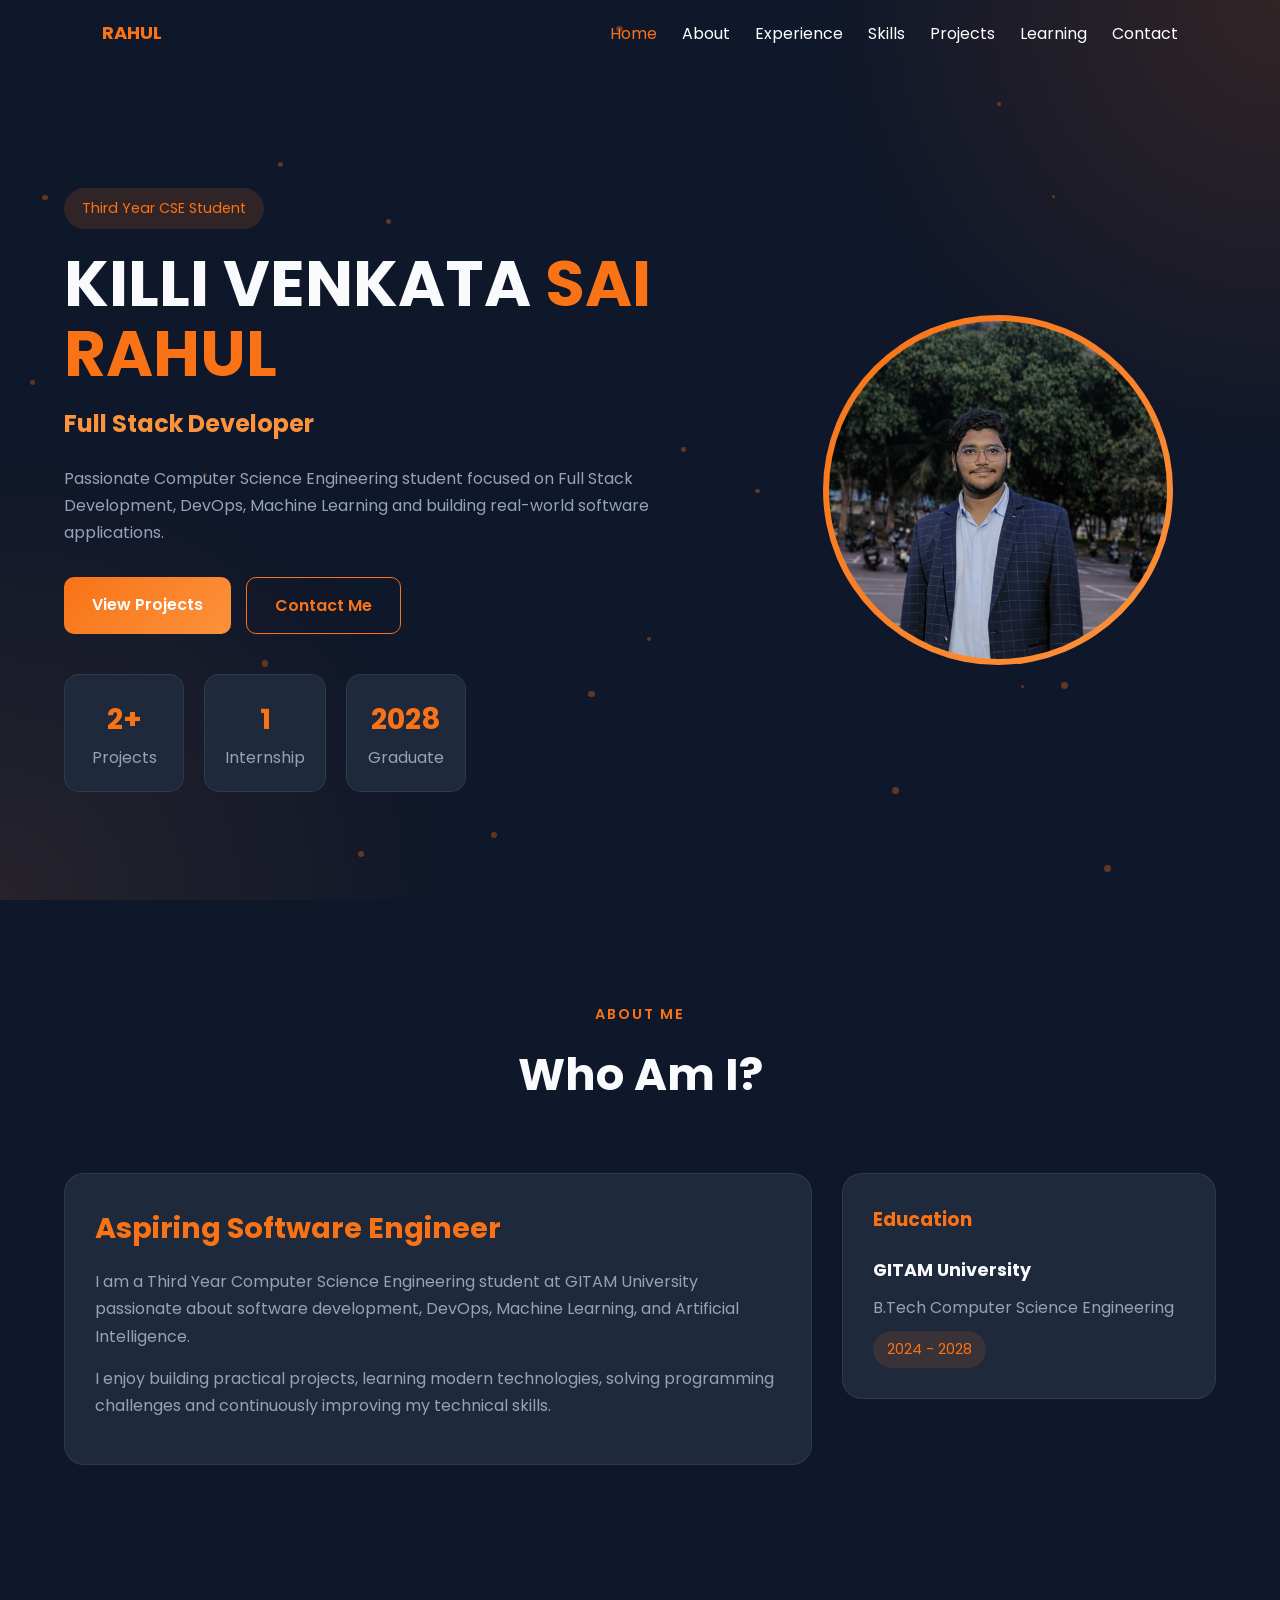
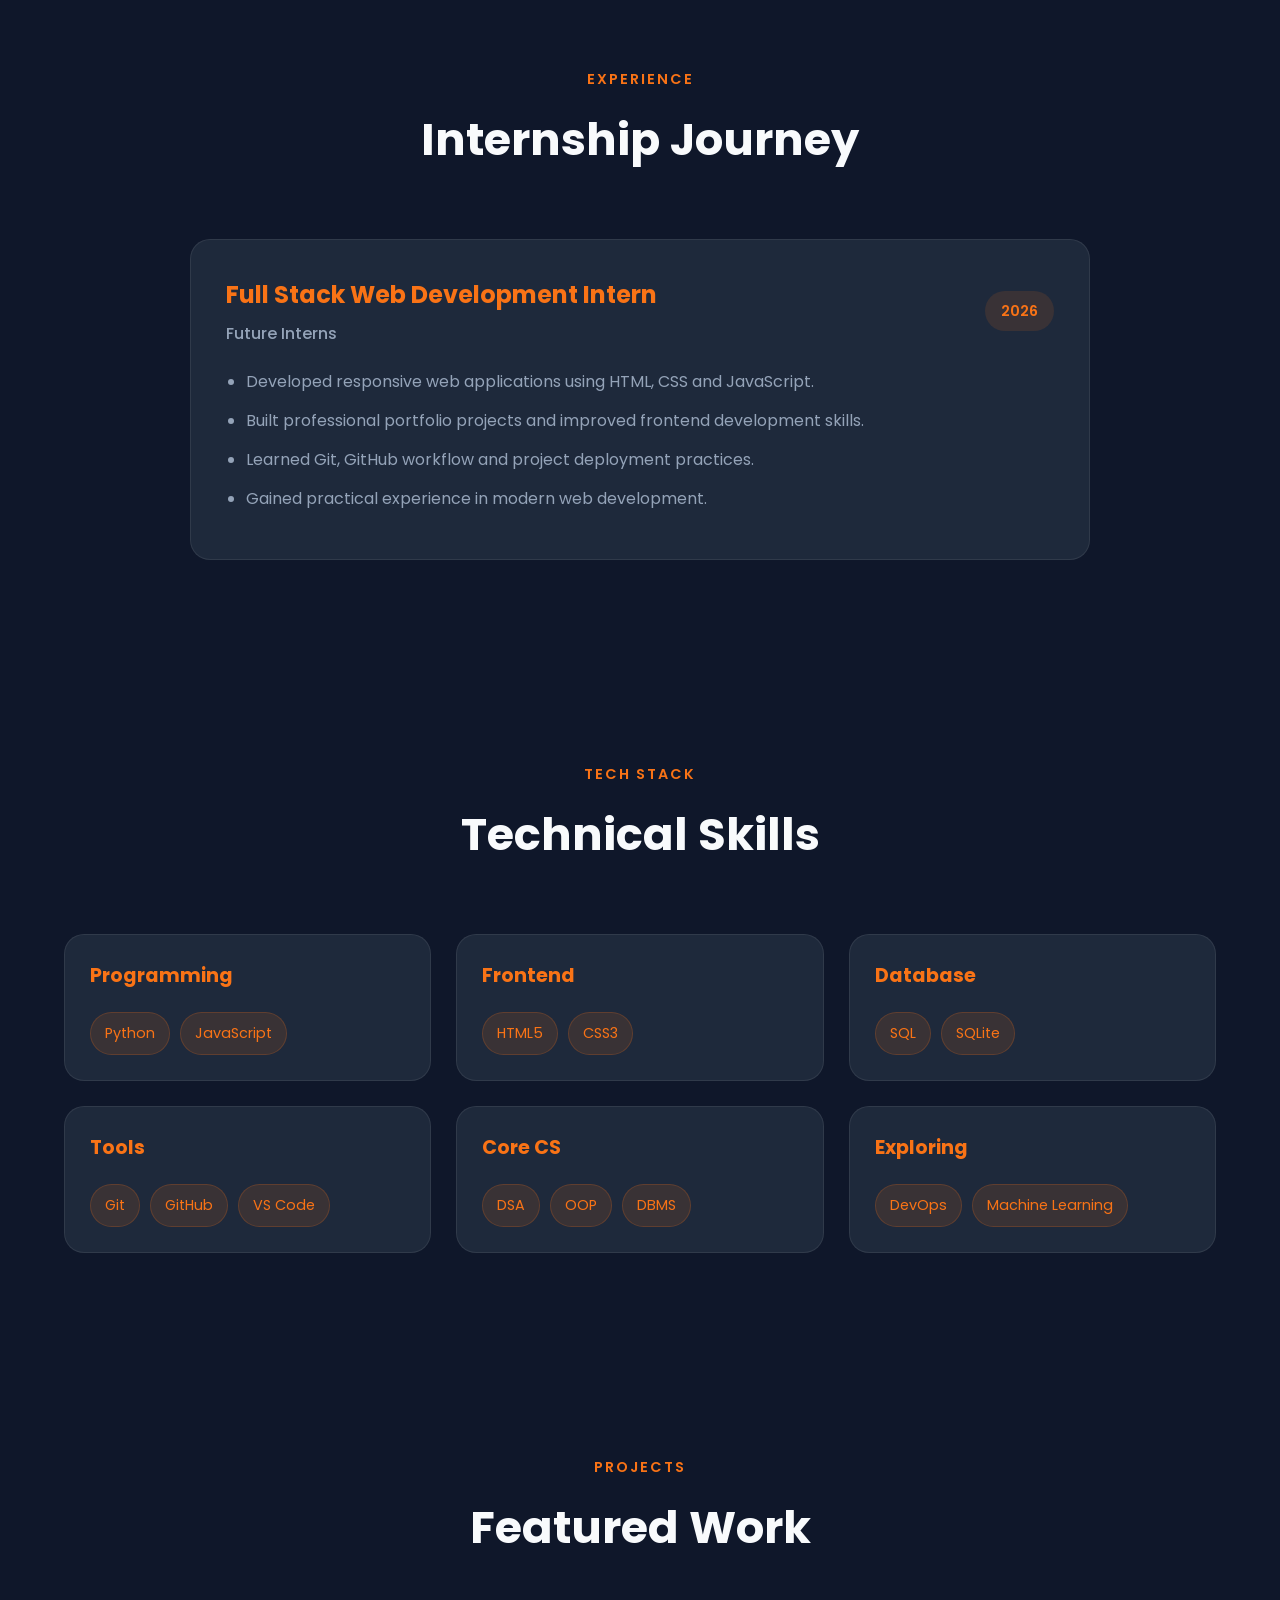
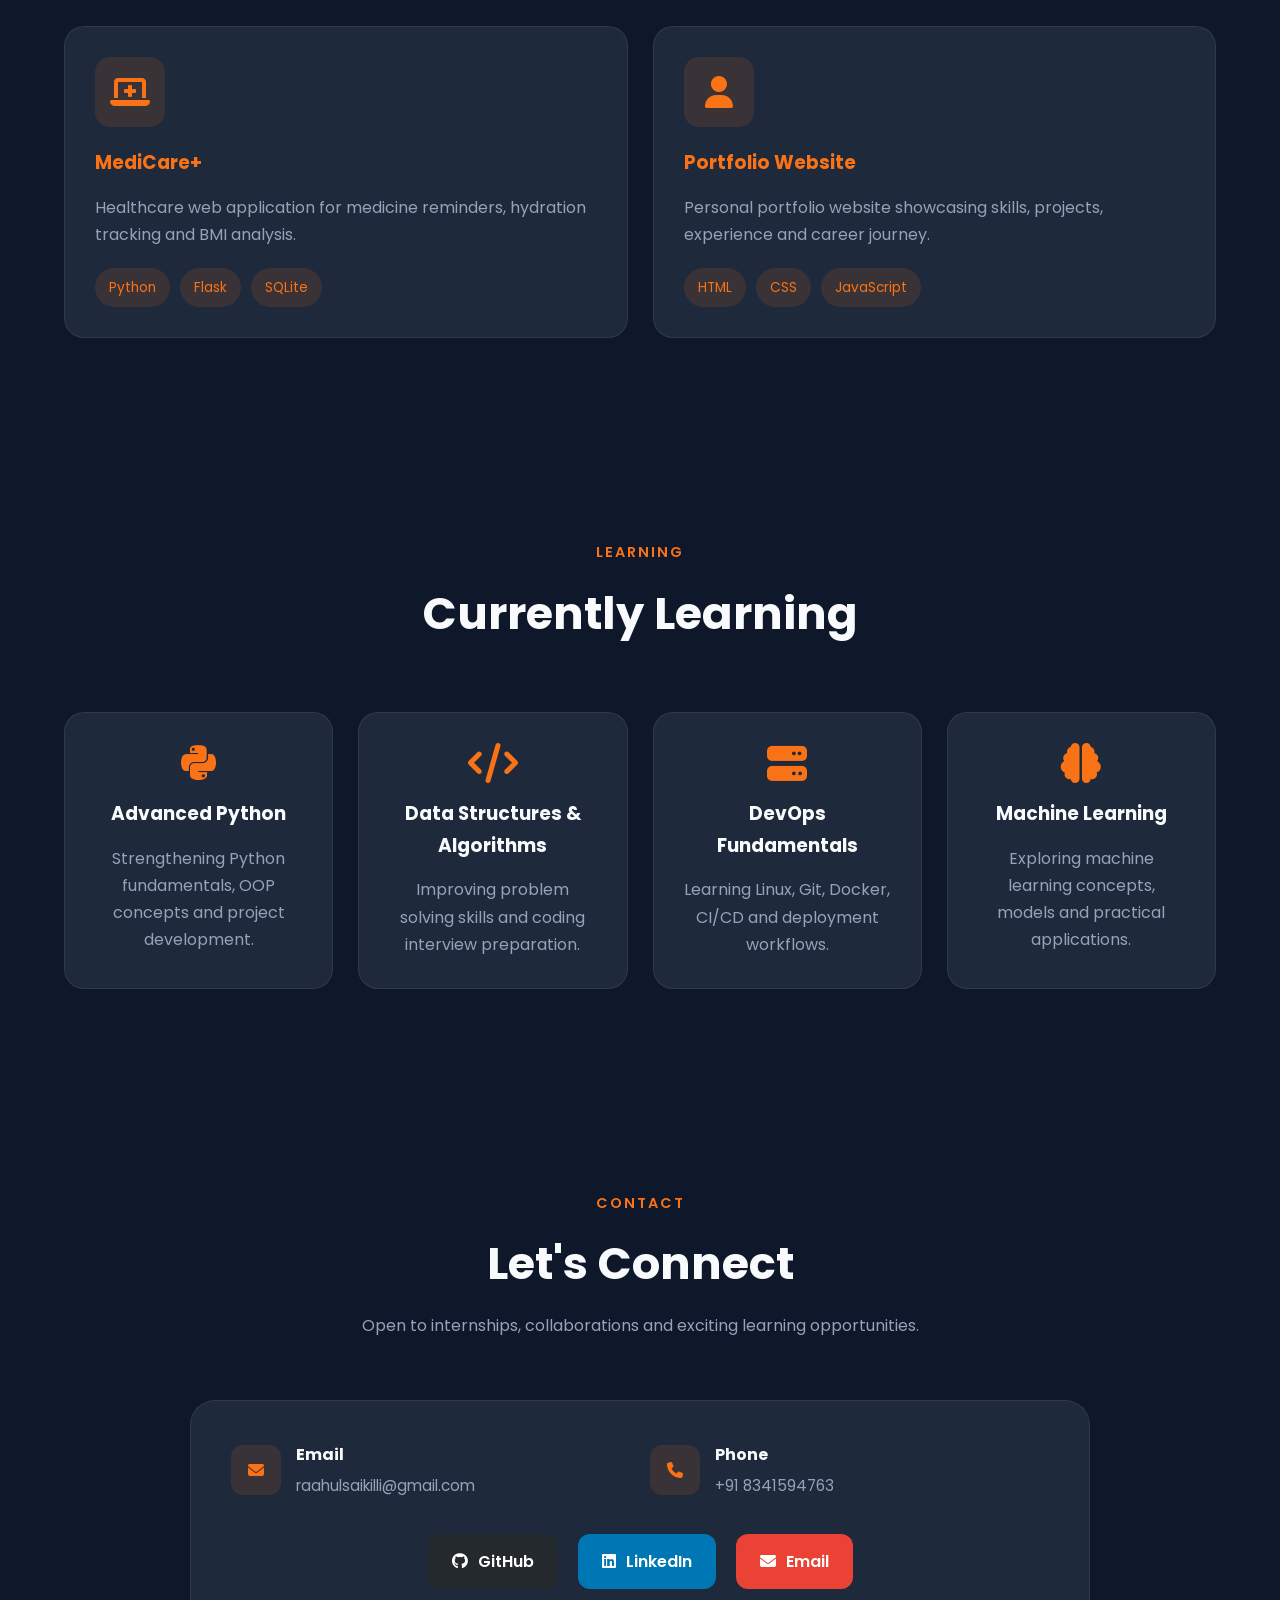
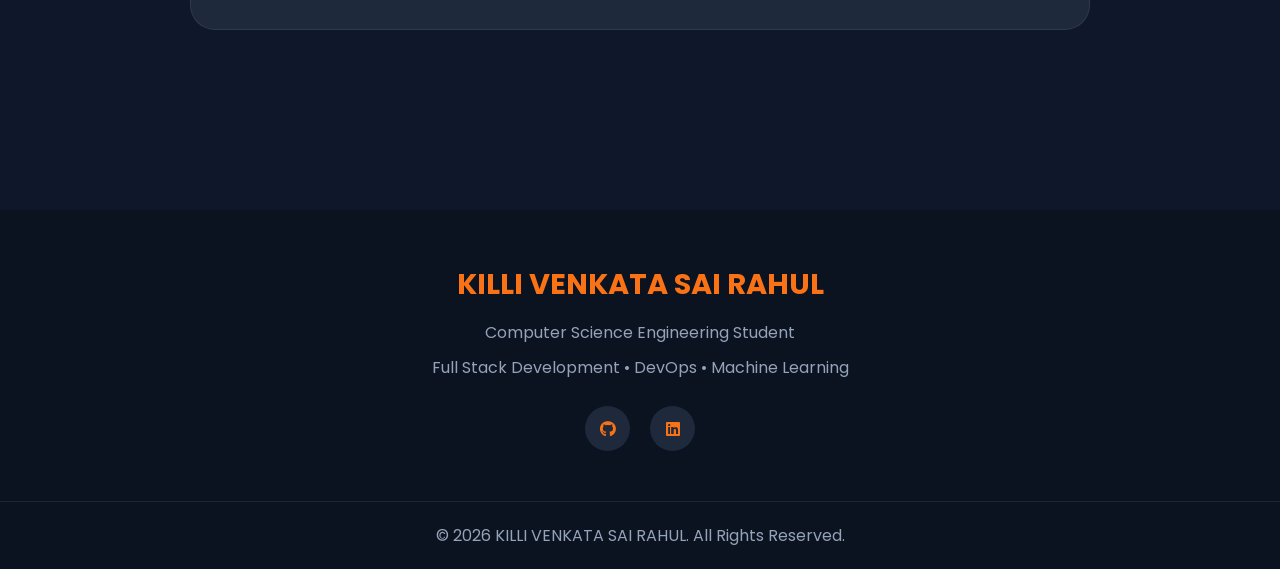
==== Portfolio_website/index.html @ 19f9b4b3 "Added task folders" ====
<!doctype html>
<html lang="en">
  <head>
    <meta charset="UTF-8" />
    <meta name="viewport" content="width=device-width, initial-scale=1.0" />
    <title>KILLI VENKATA SAI RAHUL | Portfolio</title>

    <link rel="stylesheet" href="css/style.css" />

    <link
      rel="stylesheet"
      href="https://cdnjs.cloudflare.com/ajax/libs/font-awesome/6.5.1/css/all.min.css"
    />

    <link
      href="https://fonts.googleapis.com/css2?family=Poppins:wght@300;400;500;600;700&display=swap"
      rel="stylesheet"
    />
  </head>

  <body>
    <!-- Background Effect -->
    <div id="particles"></div>

    <!-- ================= NAVBAR ================= -->

    <header class="navbar">
      <div class="logo">RAHUL</div>

      <nav>
        <ul class="nav-links">
          <li>
            <a href="#home" class="active">Home</a>
          </li>

          <li>
            <a href="#about">About</a>
          </li>

          <li>
            <a href="#experience">Experience</a>
          </li>

          <li>
            <a href="#skills">Skills</a>
          </li>

          <li>
            <a href="#projects">Projects</a>
          </li>

          <li>
            <a href="#learning">Learning</a>
          </li>

          <li>
            <a href="#contact">Contact</a>
          </li>
        </ul>
      </nav>

      <div class="hamburger">
        <span></span>
        <span></span>
        <span></span>
      </div>
    </header>

    <!-- ================= HERO ================= -->

    <section id="home" class="hero">
      <div class="container hero-content">
        <div class="hero-left reveal">
          <div class="hero-badge">Third Year CSE Student</div>

          <h1>
            KILLI VENKATA
            <span>SAI RAHUL</span>
          </h1>

          <h2>
            <span id="typing"></span>
          </h2>

          <p>
            Passionate Computer Science Engineering student focused on Full
            Stack Development, DevOps, Machine Learning and building real-world
            software applications.
          </p>

          <div class="hero-buttons">
            <a href="#projects" class="btn primary-btn"> View Projects </a>

            <a href="#contact" class="btn secondary-btn"> Contact Me </a>
          </div>

          <div class="hero-stats">
            <div class="stat-card">
              <h3>2+</h3>

              <p>Projects</p>
            </div>

            <div class="stat-card">
              <h3>1</h3>

              <p>Internship</p>
            </div>

            <div class="stat-card">
              <h3>2028</h3>

              <p>Graduate</p>
            </div>
          </div>
        </div>

        <div class="hero-right reveal">
          <div class="image-wrapper">
            <img src="images/profile.jpg" alt="Sai Rahul" />
          </div>
        </div>
      </div>
    </section>

    <!-- ================= ABOUT ================= -->

    <section id="about" class="section">
      <div class="container">
        <div class="section-title reveal">
          <span>ABOUT ME</span>

          <h2>Who Am I?</h2>
        </div>

        <div class="about-grid">
          <div class="about-card reveal">
            <h3>Aspiring Software Engineer</h3>

            <p>
              I am a Third Year Computer Science Engineering student at GITAM
              University passionate about software development, DevOps, Machine
              Learning, and Artificial Intelligence.
            </p>

            <p>
              I enjoy building practical projects, learning modern technologies,
              solving programming challenges and continuously improving my
              technical skills.
            </p>
          </div>

          <div class="education-card reveal">
            <h3>Education</h3>

            <div class="edu-item">
              <h4>GITAM University</h4>

              <p>B.Tech Computer Science Engineering</p>

              <span> 2024 - 2028 </span>
            </div>
          </div>
        </div>
      </div>
    </section>
    <!-- ================= EXPERIENCE ================= -->

    <section id="experience" class="section">
      <div class="container">
        <div class="section-title reveal">
          <span>EXPERIENCE</span>

          <h2>Internship Journey</h2>
        </div>

        <div class="experience-card reveal">
          <div class="experience-top">
            <div>
              <h3>Full Stack Web Development Intern</h3>

              <h4>Future Interns</h4>
            </div>

            <span class="experience-date"> 2026 </span>
          </div>

          <ul>
            <li>
              Developed responsive web applications using HTML, CSS and
              JavaScript.
            </li>

            <li>
              Built professional portfolio projects and improved frontend
              development skills.
            </li>

            <li>
              Learned Git, GitHub workflow and project deployment practices.
            </li>

            <li>Gained practical experience in modern web development.</li>
          </ul>
        </div>
      </div>
    </section>

    <!-- ================= SKILLS ================= -->

    <section id="skills" class="section">
      <div class="container">
        <div class="section-title reveal">
          <span>TECH STACK</span>

          <h2>Technical Skills</h2>
        </div>

        <div class="skills-container">
          <div class="skill-box reveal">
            <h3>Programming</h3>

            <div class="skill-tags">
              <span>Python</span>
              <span>JavaScript</span>
            </div>
          </div>

          <div class="skill-box reveal">
            <h3>Frontend</h3>

            <div class="skill-tags">
              <span>HTML5</span>
              <span>CSS3</span>
            </div>
          </div>

          <div class="skill-box reveal">
            <h3>Database</h3>

            <div class="skill-tags">
              <span>SQL</span>
              <span>SQLite</span>
            </div>
          </div>

          <div class="skill-box reveal">
            <h3>Tools</h3>

            <div class="skill-tags">
              <span>Git</span>
              <span>GitHub</span>
              <span>VS Code</span>
            </div>
          </div>

          <div class="skill-box reveal">
            <h3>Core CS</h3>

            <div class="skill-tags">
              <span>DSA</span>
              <span>OOP</span>
              <span>DBMS</span>
            </div>
          </div>

          <div class="skill-box reveal">
            <h3>Exploring</h3>

            <div class="skill-tags">
              <span>DevOps</span>
              <span>Machine Learning</span>
            </div>
          </div>
        </div>
      </div>
    </section>

    <!-- ================= PROJECTS ================= -->

    <section id="projects" class="section">
      <div class="container">
        <div class="section-title reveal">
          <span>PROJECTS</span>

          <h2>Featured Work</h2>
        </div>

        <div class="projects-grid">
          <!-- Project 1 -->

          <div class="project-card reveal">
            <div class="project-icon">
              <i class="fa-solid fa-laptop-medical"></i>
            </div>

            <h3>MediCare+</h3>

            <p>
              Healthcare web application for medicine reminders, hydration
              tracking and BMI analysis.
            </p>

            <div class="tech-stack">
              <span>Python</span>
              <span>Flask</span>
              <span>SQLite</span>
            </div>
          </div>

          <!-- Project 2 -->

          <div class="project-card reveal">
            <div class="project-icon">
              <i class="fa-solid fa-user"></i>
            </div>

            <h3>Portfolio Website</h3>

            <p>
              Personal portfolio website showcasing skills, projects, experience
              and career journey.
            </p>

            <div class="tech-stack">
              <span>HTML</span>
              <span>CSS</span>
              <span>JavaScript</span>
            </div>
          </div>
        </div>
      </div>
    </section>
    <!-- ================= CURRENT LEARNING ================= -->

    <section id="learning" class="section">
      <div class="container">
        <div class="section-title reveal">
          <span>LEARNING</span>

          <h2>Currently Learning</h2>
        </div>

        <div class="learning-grid">
          <div class="learning-card reveal">
            <i class="fa-brands fa-python"></i>

            <h3>Advanced Python</h3>

            <p>
              Strengthening Python fundamentals, OOP concepts and project
              development.
            </p>
          </div>

          <div class="learning-card reveal">
            <i class="fa-solid fa-code"></i>

            <h3>Data Structures & Algorithms</h3>

            <p>
              Improving problem solving skills and coding interview preparation.
            </p>
          </div>

          <div class="learning-card reveal">
            <i class="fa-solid fa-server"></i>

            <h3>DevOps Fundamentals</h3>

            <p>Learning Linux, Git, Docker, CI/CD and deployment workflows.</p>
          </div>

          <div class="learning-card reveal">
            <i class="fa-solid fa-brain"></i>

            <h3>Machine Learning</h3>

            <p>
              Exploring machine learning concepts, models and practical
              applications.
            </p>
          </div>
        </div>
      </div>
    </section>

    <!-- ================= CONTACT ================= -->

    <section id="contact" class="section">
      <div class="container">
        <div class="section-title reveal">
          <span>CONTACT</span>

          <h2>Let's Connect</h2>

          <p>
            Open to internships, collaborations and exciting learning
            opportunities.
          </p>
        </div>

        <div class="contact-card reveal">
          <div class="contact-info">
            <div class="contact-item">
              <i class="fa-solid fa-envelope"></i>

              <div>
                <h4>Email</h4>

                <p>raahulsaikilli@gmail.com</p>
              </div>
            </div>

            <div class="contact-item">
              <i class="fa-solid fa-phone"></i>

              <div>
                <h4>Phone</h4>

                <p>+91 8341594763</p>
              </div>
            </div>
          </div>

          <div class="social-buttons">
            <a
              href="https://github.com/SaiRahul-08"
              target="_blank"
              class="social-btn github"
            >
              <i class="fa-brands fa-github"></i>

              GitHub
            </a>

            <a
              href="https://www.linkedin.com/in/killivenkatasairahul/"
              target="_blank"
              class="social-btn linkedin"
            >
              <i class="fa-brands fa-linkedin"></i>

              LinkedIn
            </a>

            <a href="mailto:raahulsaikilli@gmail.com" class="social-btn email">
              <i class="fa-solid fa-envelope"></i>

              Email
            </a>
          </div>
        </div>
      </div>
    </section>

    <!-- ================= FOOTER ================= -->

    <footer>
      <div class="container footer-content">
        <h3>KILLI VENKATA SAI RAHUL</h3>

        <p>Computer Science Engineering Student</p>

        <p>Full Stack Development • DevOps • Machine Learning</p>

        <div class="footer-social">
          <a href="https://github.com/SaiRahul-08" target="_blank">
            <i class="fa-brands fa-github"></i>
          </a>

          <a
            href="https://www.linkedin.com/in/killivenkatasairahul/"
            target="_blank"
          >
            <i class="fa-brands fa-linkedin"></i>
          </a>
        </div>
      </div>

      <div class="footer-bottom">
        <p>© 2026 KILLI VENKATA SAI RAHUL. All Rights Reserved.</p>
      </div>
    </footer>

    <!-- Back To Top -->

    <button id="backToTop">
      <i class="fa-solid fa-arrow-up"></i>
    </button>

    <!-- JavaScript -->

    <script src="js/script.js"></script>
  </body>
</html>
---- Portfolio_website/css/style.css ----
@import url('https://fonts.googleapis.com/css2?family=Poppins:wght@300;400;500;600;700&display=swap');

*{
    margin:0;
    padding:0;
    box-sizing:border-box;
    scroll-behavior:smooth;
}

:root{
    --primary:#f97316;
    --secondary:#fb923c;
    --bg:#0f172a;
    --card:#1e293b;
    --card-light:#334155;
    --text:#f8fafc;
    --muted:#94a3b8;
    --border:rgba(255,255,255,.08);
}

body{
    font-family:'Poppins',sans-serif;
    background:var(--bg);
    color:var(--text);
    line-height:1.7;
    overflow-x:hidden;
}

.container{
    width:90%;
    max-width:1200px;
    margin:auto;
}

.section{
    padding:100px 0;
}

.section-title{
    text-align:center;
    margin-bottom:60px;
}

.section-title span{
    color:var(--primary);
    font-size:.9rem;
    letter-spacing:2px;
    font-weight:600;
}

.section-title h2{
    font-size:2.8rem;
    margin-top:10px;
}

.section-title p{
    color:var(--muted);
    margin-top:10px;
}

/* Background */

#particles{
    position:fixed;
    inset:0;
    z-index:-1;
    background:
    radial-gradient(circle at top right,
    rgba(249,115,22,.15),
    transparent 30%),

    radial-gradient(circle at bottom left,
    rgba(251,146,60,.10),
    transparent 30%);
}

/* Navbar */

.navbar{
    position:fixed;
    top:0;
    left:0;
    width:100%;
    padding:18px 8%;
    display:flex;
    justify-content:space-between;
    align-items:center;
    z-index:1000;
    transition:.3s;
}

.navbar.scrolled{
    background:rgba(15,23,42,.95);
    backdrop-filter:blur(12px);
}

.logo{
    color:var(--primary);
    font-size:18px;
    font-weight:700;
}

.nav-links{
    display:flex;
    list-style:none;
    gap:25px;
}

.nav-links a{
    text-decoration:none;
    color:white;
    transition:.3s;
}

.nav-links a:hover,
.nav-links a.active{
    color:var(--primary);
}

.hamburger{
    display:none;
    flex-direction:column;
    cursor:pointer;
}

.hamburger span{
    width:25px;
    height:3px;
    background:white;
    margin:3px;
}

/* Hero */

.hero{
    min-height:100vh;
    display:flex;
    align-items:center;
    padding-top:80px;
}

.hero-content{
    display:grid;
    grid-template-columns:1.2fr .8fr;
    gap:60px;
    align-items:center;
}

.hero-badge{
    display:inline-block;
    background:rgba(249,115,22,.15);
    color:var(--primary);
    padding:8px 18px;
    border-radius:30px;
    margin-bottom:20px;
    font-size:.9rem;
}

.hero-left h1{
    font-size:4rem;
    line-height:1.1;
    margin-bottom:15px;
}

.hero-left h1 span{
    color:var(--primary);
}

.hero-left h2{
    color:var(--secondary);
    min-height:40px;
    margin-bottom:20px;
}

.hero-left p{
    color:var(--muted);
    max-width:600px;
    margin-bottom:30px;
}

.hero-buttons{
    display:flex;
    gap:15px;
    flex-wrap:wrap;
    margin-bottom:40px;
}

/* Buttons */

.btn{
    padding:14px 28px;
    border-radius:10px;
    text-decoration:none;
    font-weight:600;
    transition:.3s;
}

.primary-btn{
    background:linear-gradient(
        135deg,
        var(--primary),
        var(--secondary)
    );
    color:white;
}

.secondary-btn{
    border:1px solid var(--primary);
    color:var(--primary);
}

.btn:hover{
    transform:translateY(-3px);
}

/* Hero Stats */

.hero-stats{
    display:flex;
    gap:20px;
    flex-wrap:wrap;
}

.stat-card{
    background:var(--card);
    border:1px solid var(--border);
    padding:20px;
    border-radius:15px;
    min-width:120px;
    text-align:center;
}

.stat-card h3{
    color:var(--primary);
    font-size:1.8rem;
}

.stat-card p{
    color:var(--muted);
    margin:0;
}

/* Hero Image */

.hero-right{
    display:flex;
    justify-content:center;
}

.image-wrapper{
    width:350px;
    height:350px;
    padding:6px;
    border-radius:50%;
    background:linear-gradient(
        135deg,
        var(--primary),
        var(--secondary)
    );
}

.image-wrapper img{
    width:100%;
    height:100%;
    border-radius:50%;
    object-fit:cover;
}

/* ================= ABOUT ================= */

.about-grid{
    display:grid;
    grid-template-columns:2fr 1fr;
    gap:30px;
    align-items:start;
}

.about-card,
.education-card{
    background:var(--card);
    border:1px solid var(--border);
    border-radius:20px;
    padding:30px;
}

.about-card h3{
    color:var(--primary);
    margin-bottom:15px;
    font-size:1.8rem;
}

.about-card p{
    color:var(--muted);
    margin-bottom:15px;
}

.education-card h3{
    color:var(--primary);
    margin-bottom:20px;
}

.edu-item h4{
    margin-bottom:8px;
    font-size:1.1rem;
}

.edu-item p{
    color:var(--muted);
    margin-bottom:10px;
}

.edu-item span{
    display:inline-block;
    background:rgba(249,115,22,.12);
    color:var(--primary);
    padding:6px 14px;
    border-radius:20px;
    font-size:.9rem;
}

/* ================= EXPERIENCE ================= */

.experience-card{
    background:var(--card);
    border:1px solid var(--border);
    border-radius:20px;
    padding:35px;
    max-width:900px;
    margin:auto;
}

.experience-top{
    display:flex;
    justify-content:space-between;
    align-items:center;
    margin-bottom:20px;
}

.experience-top h3{
    color:var(--primary);
    font-size:1.5rem;
}

.experience-top h4{
    color:var(--muted);
    font-weight:500;
    margin-top:5px;
}

.experience-date{
    background:rgba(249,115,22,.12);
    color:var(--primary);
    padding:8px 16px;
    border-radius:25px;
    font-size:.9rem;
    font-weight:600;
}

.experience-card ul{
    padding-left:20px;
}

.experience-card li{
    color:var(--muted);
    margin-bottom:12px;
}

/* ================= SKILLS ================= */

.skills-container{
    display:grid;
    grid-template-columns:repeat(auto-fit,minmax(280px,1fr));
    gap:25px;
}

.skill-box{
    background:var(--card);
    border:1px solid var(--border);
    border-radius:20px;
    padding:25px;
    transition:.3s;
}

.skill-box:hover{
    transform:translateY(-5px);
    border-color:var(--primary);
}

.skill-box h3{
    color:var(--primary);
    margin-bottom:20px;
    font-size:1.2rem;
}

.skill-tags{
    display:flex;
    flex-wrap:wrap;
    gap:10px;
}

.skill-tags span{
    background:rgba(249,115,22,.12);
    color:var(--primary);
    border:1px solid rgba(249,115,22,.20);
    padding:8px 14px;
    border-radius:25px;
    font-size:.9rem;
    transition:.3s;
}

.skill-tags span:hover{
    background:var(--primary);
    color:white;
}

/* Small Animation */

.about-card,
.education-card,
.experience-card,
.skill-box{
    transition:.3s;
}

.about-card:hover,
.education-card:hover,
.experience-card:hover{
    transform:translateY(-5px);
}

/* ================= PROJECTS ================= */

.projects-grid{
    display:grid;
    grid-template-columns:repeat(auto-fit,minmax(320px,1fr));
    gap:25px;
}

.project-card{
    background:var(--card);
    border:1px solid var(--border);
    border-radius:20px;
    padding:30px;
    transition:.3s;
}

.project-card:hover{
    transform:translateY(-8px);
    border-color:var(--primary);
}

.project-icon{
    width:70px;
    height:70px;
    border-radius:15px;
    background:rgba(249,115,22,.12);
    display:flex;
    align-items:center;
    justify-content:center;
    margin-bottom:20px;
}

.project-icon i{
    font-size:2rem;
    color:var(--primary);
}

.project-card h3{
    color:var(--primary);
    margin-bottom:15px;
}

.project-card p{
    color:var(--muted);
    margin-bottom:20px;
}

.tech-stack{
    display:flex;
    flex-wrap:wrap;
    gap:10px;
}

.tech-stack span{
    background:rgba(249,115,22,.12);
    color:var(--primary);
    padding:8px 14px;
    border-radius:25px;
    font-size:.85rem;
}

/* ================= LEARNING ================= */

.learning-grid{
    display:grid;
    grid-template-columns:repeat(auto-fit,minmax(250px,1fr));
    gap:25px;
}

.learning-card{
    background:var(--card);
    border:1px solid var(--border);
    border-radius:20px;
    padding:30px;
    text-align:center;
    transition:.3s;
}

.learning-card:hover{
    transform:translateY(-6px);
    border-color:var(--primary);
}

.learning-card i{
    font-size:2.5rem;
    color:var(--primary);
    margin-bottom:15px;
}

.learning-card h3{
    margin-bottom:15px;
}

.learning-card p{
    color:var(--muted);
}

/* ================= CONTACT ================= */

.contact-card{
    background:var(--card);
    border:1px solid var(--border);
    border-radius:25px;
    padding:40px;
    max-width:900px;
    margin:auto;
}

.contact-info{
    display:grid;
    grid-template-columns:repeat(2,1fr);
    gap:20px;
    margin-bottom:35px;
}

.contact-item{
    display:flex;
    align-items:center;
    gap:15px;
}

.contact-item i{
    width:50px;
    height:50px;
    border-radius:12px;
    background:rgba(249,115,22,.12);
    color:var(--primary);
    display:flex;
    align-items:center;
    justify-content:center;
}

.contact-item h4{
    margin-bottom:5px;
}

.contact-item p{
    color:var(--muted);
    font-size:.95rem;
}

.social-buttons{
    display:flex;
    justify-content:center;
    gap:20px;
    flex-wrap:wrap;
}

.social-btn{
    text-decoration:none;
    color:white;
    padding:14px 24px;
    border-radius:12px;
    font-weight:600;
    display:flex;
    align-items:center;
    gap:10px;
    transition:.3s;
}

.social-btn:hover{
    transform:translateY(-4px);
}

.github{
    background:#24292e;
}

.linkedin{
    background:#0077b5;
}

.email{
    background:#ea4335;
}

/* ================= FOOTER ================= */

footer{
    margin-top:80px;
    background:#0b1220;
}

.footer-content{
    text-align:center;
    padding:50px 0;
}

.footer-content h3{
    color:var(--primary);
    margin-bottom:10px;
    font-size:1.8rem;
}

.footer-content p{
    color:var(--muted);
    margin-bottom:8px;
}

.footer-social{
    display:flex;
    justify-content:center;
    gap:20px;
    margin-top:25px;
}

.footer-social a{
    width:45px;
    height:45px;
    border-radius:50%;
    background:var(--card);
    color:var(--primary);
    display:flex;
    align-items:center;
    justify-content:center;
    text-decoration:none;
    transition:.3s;
}

.footer-social a:hover{
    background:var(--primary);
    color:white;
}

.footer-bottom{
    border-top:1px solid var(--border);
    text-align:center;
    padding:20px;
    color:var(--muted);
}

/* ================= BACK TO TOP ================= */

#backToTop{
    position:fixed;
    right:20px;
    bottom:20px;
    width:50px;
    height:50px;
    border:none;
    border-radius:50%;
    background:var(--primary);
    color:white;
    cursor:pointer;
    display:none;
    z-index:999;
    transition:.3s;
}

#backToTop:hover{
    transform:scale(1.1);
}

/* ================= SCROLL REVEAL ================= */

.reveal{
    opacity:0;
    transform:translateY(40px);
    transition:all .8s ease;
}

.reveal.active{
    opacity:1;
    transform:translateY(0);
}

/* ================= TABLET ================= */

@media(max-width:992px){

    .hero-content,
    .about-grid{
        grid-template-columns:1fr;
    }

    .hero-content{
        text-align:center;
    }

    .hero-buttons,
    .hero-stats{
        justify-content:center;
    }

    .contact-info{
        grid-template-columns:1fr;
    }
}

/* ================= MOBILE ================= */

@media(max-width:768px){

    .navbar{
        padding:15px 5%;
    }

    .logo{
        font-size:16px;
    }

    .hamburger{
        display:flex;
    }

    .nav-links{
        position:absolute;
        top:75px;
        right:-100%;
        width:250px;
        background:var(--card);
        flex-direction:column;
        padding:25px;
        transition:.3s;
        border-radius:15px 0 0 15px;
    }

    .nav-links.active{
        right:0;
    }

    .hero-left h1{
        font-size:2.6rem;
    }

    .hero-left h2{
        font-size:1.2rem;
    }

    .section-title h2{
        font-size:2rem;
    }

    .image-wrapper{
        width:260px;
        height:260px;
    }

    .hero-stats{
        flex-direction:column;
        align-items:center;
    }

    .stat-card{
        width:220px;
    }

    .social-buttons{
        flex-direction:column;
    }

    .social-btn{
        justify-content:center;
    }
}

@media(max-width:480px){

    .hero-left h1{
        font-size:2rem;
    }

    .btn{
        width:100%;
        text-align:center;
        justify-content:center;
    }

    .hero-buttons{
        flex-direction:column;
    }

    .contact-card{
        padding:25px;
    }
}
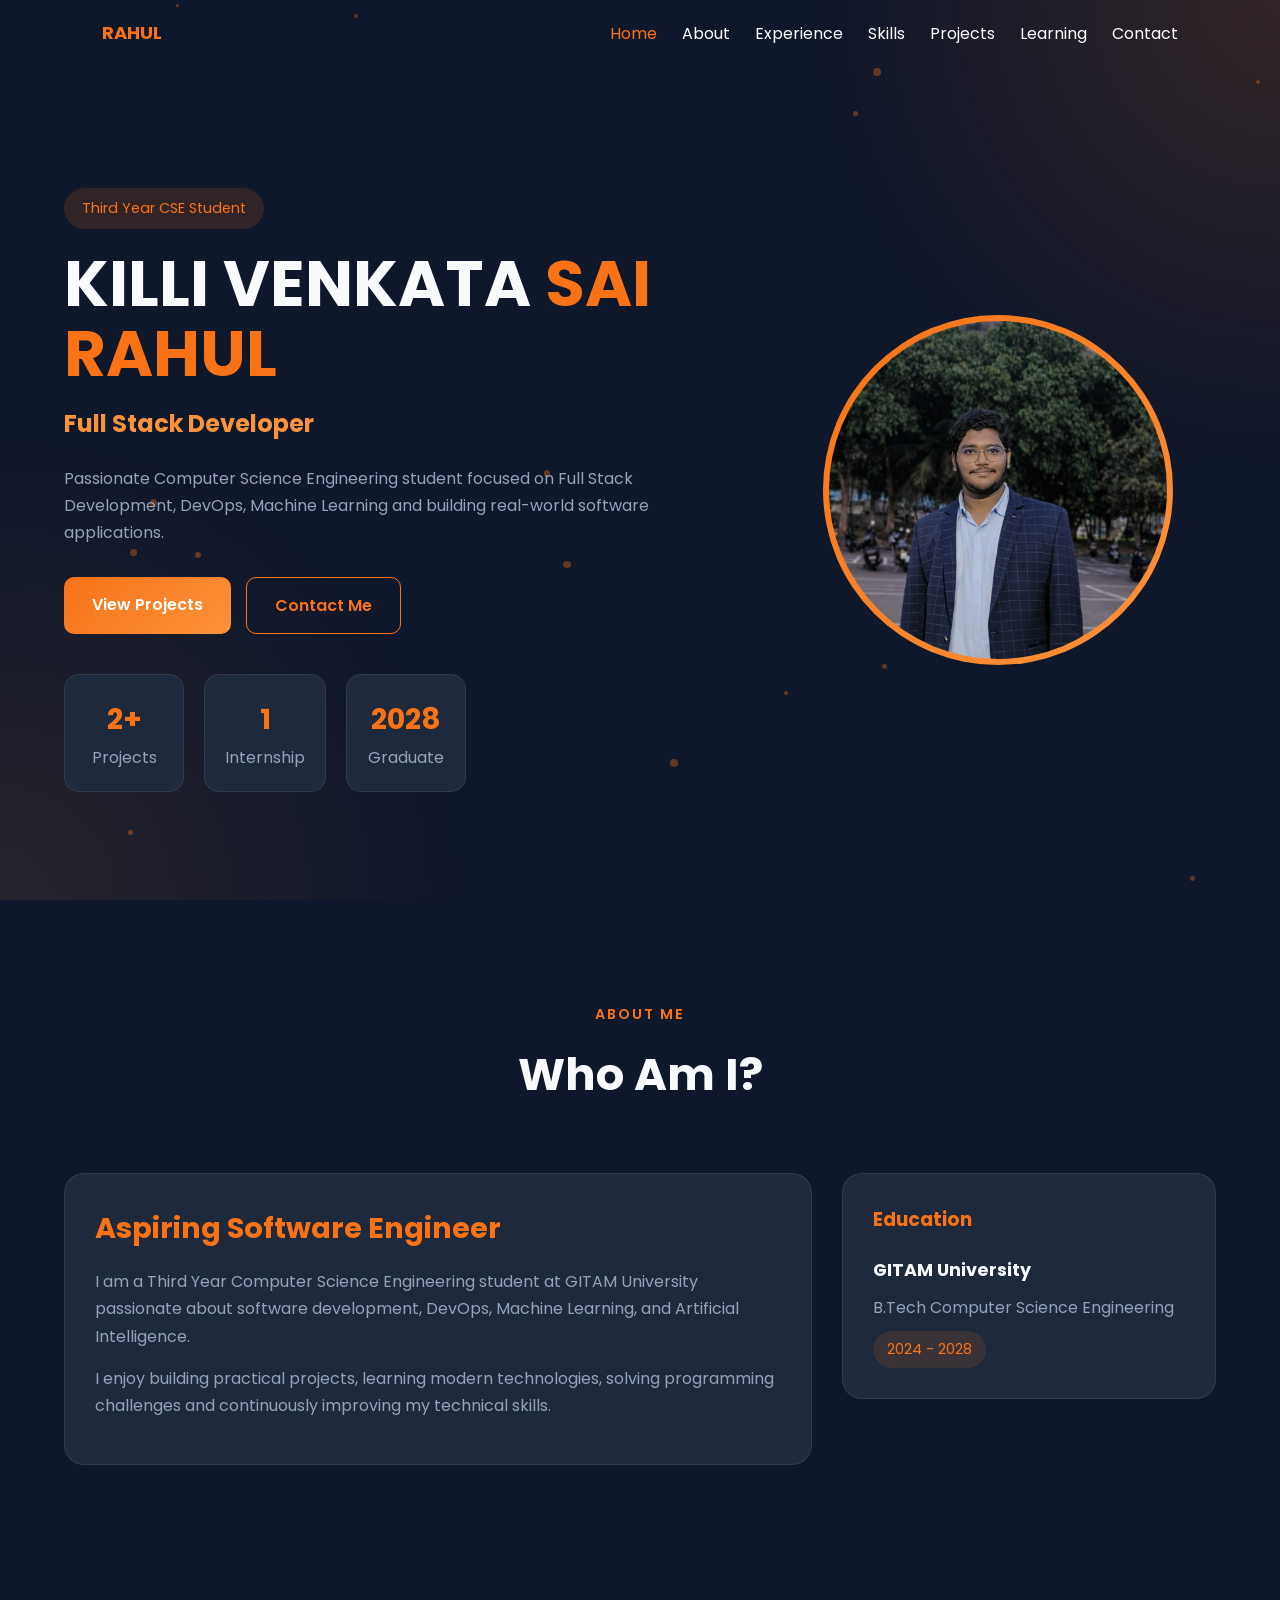
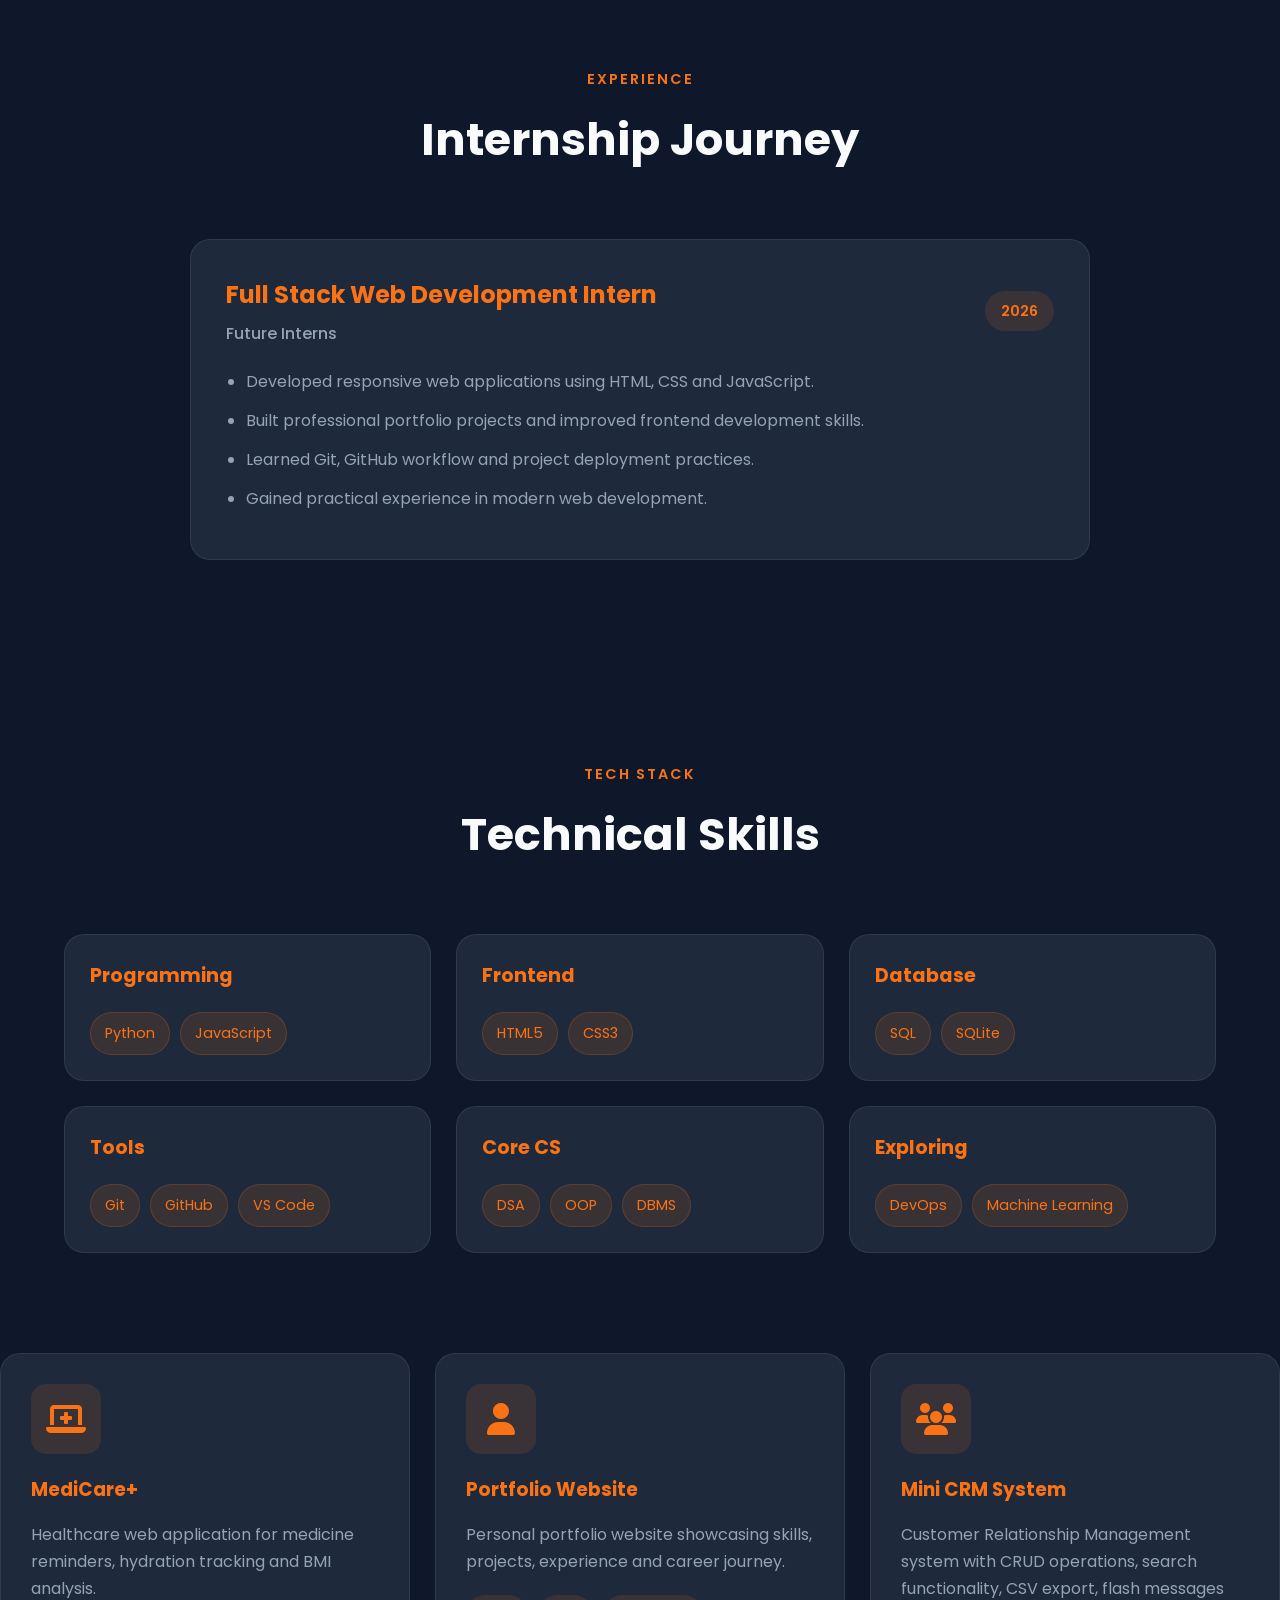
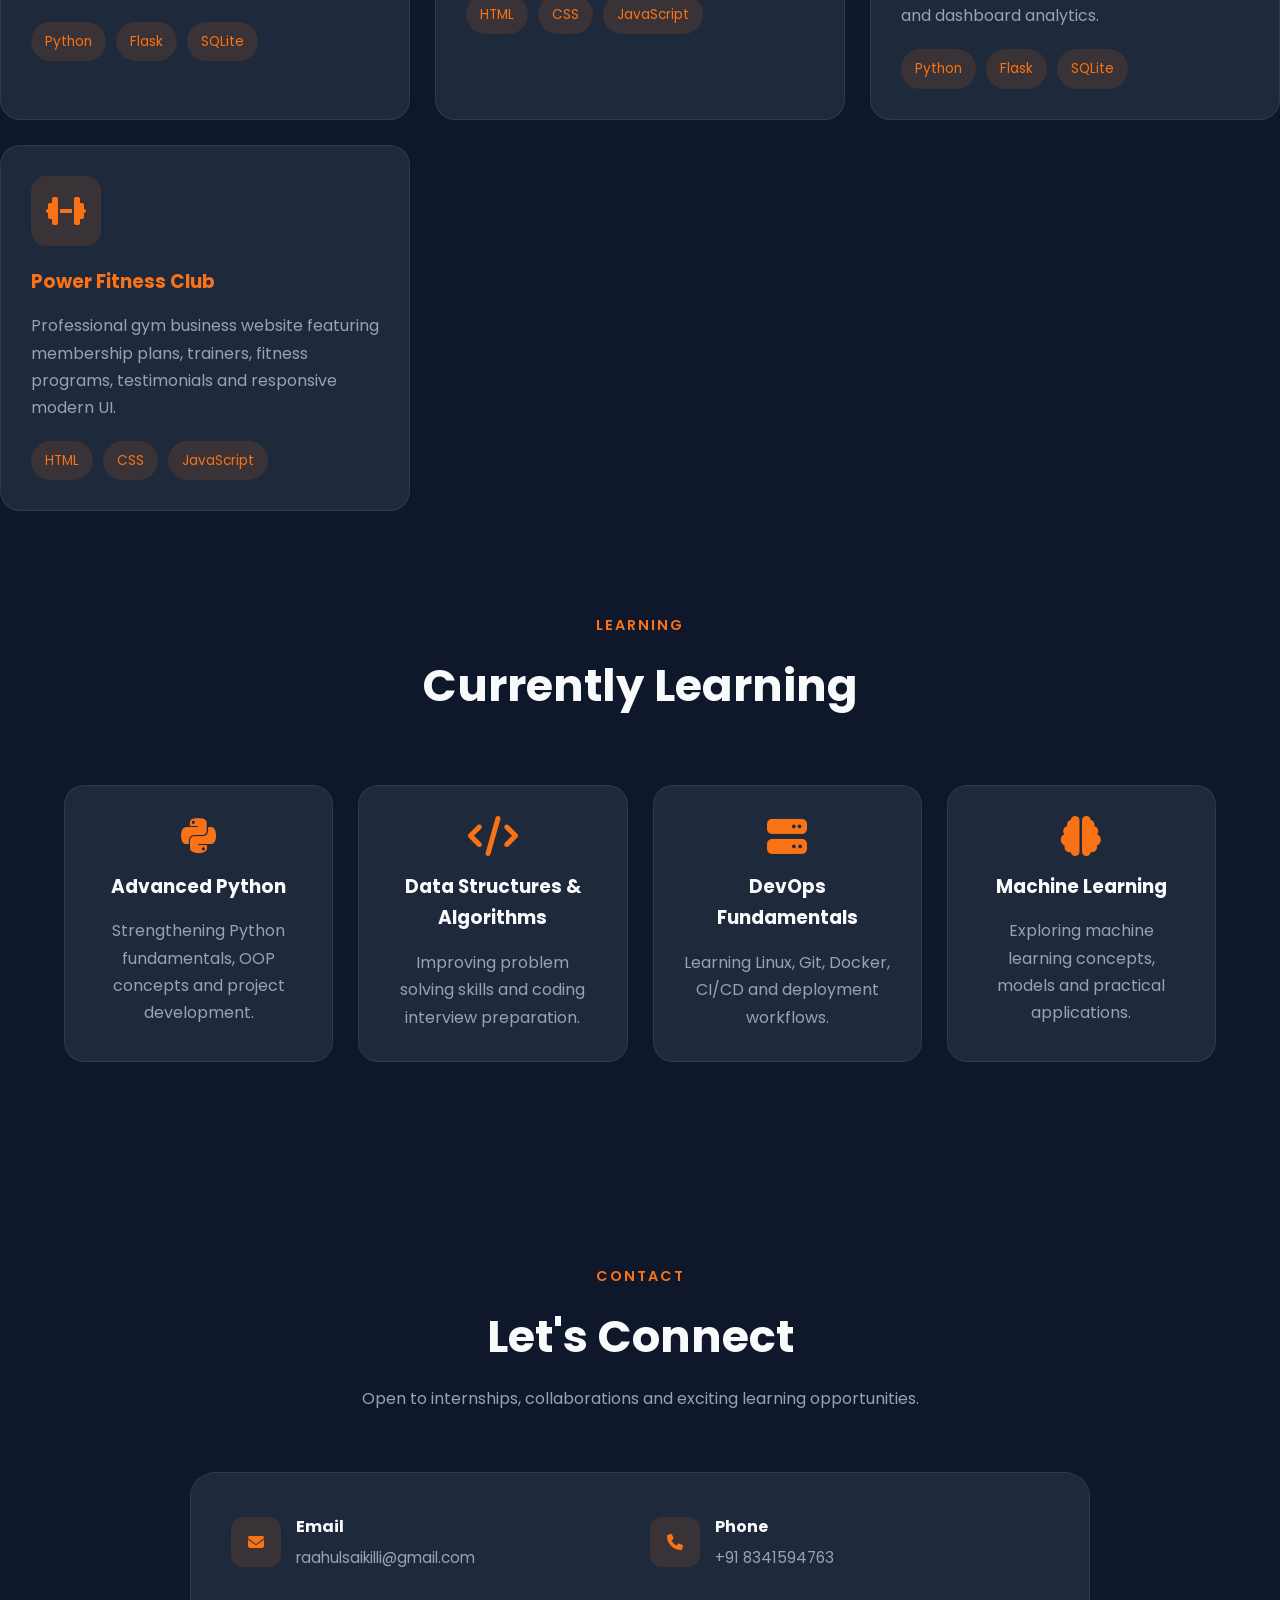
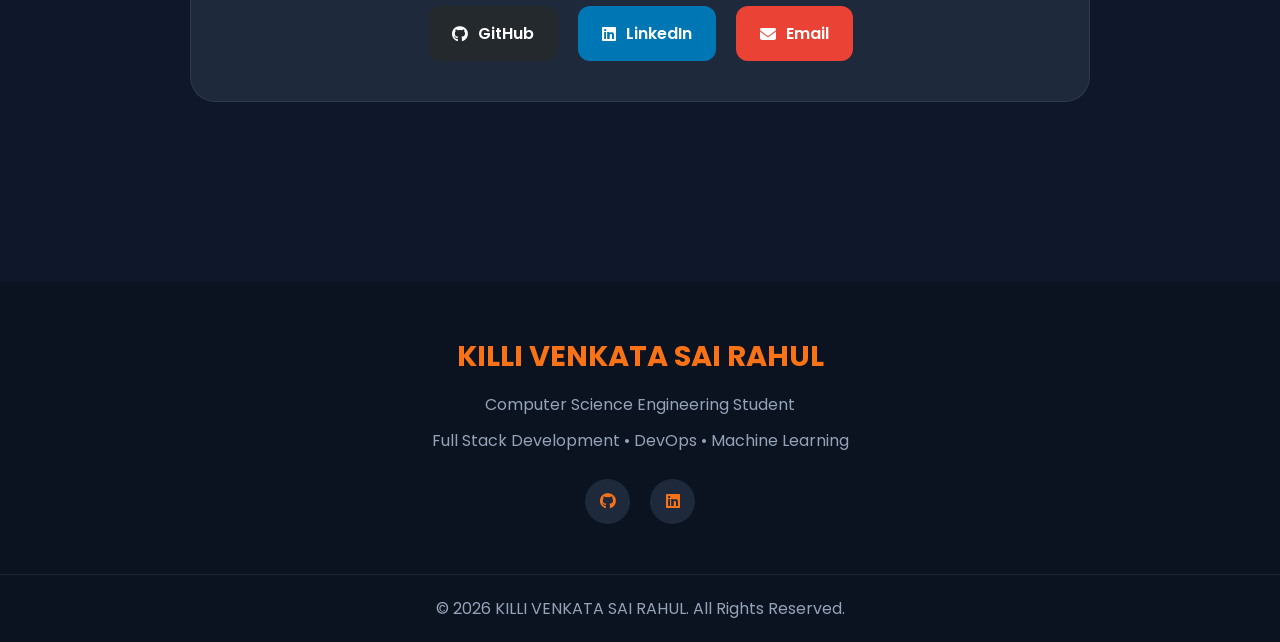
==== commit eddfccf6: "updated UI" ====
--- a/Portfolio_website/index.html
+++ b/Portfolio_website/index.html
@@ -276,61 +276,91 @@
       </div>
     </section>
 
-    <!-- ================= PROJECTS ================= -->
-
-    <section id="projects" class="section">
-      <div class="container">
-        <div class="section-title reveal">
-          <span>PROJECTS</span>
-
-          <h2>Featured Work</h2>
-        </div>
-
-        <div class="projects-grid">
-          <!-- Project 1 -->
-
-          <div class="project-card reveal">
-            <div class="project-icon">
-              <i class="fa-solid fa-laptop-medical"></i>
-            </div>
-
-            <h3>MediCare+</h3>
-
-            <p>
-              Healthcare web application for medicine reminders, hydration
-              tracking and BMI analysis.
-            </p>
-
-            <div class="tech-stack">
-              <span>Python</span>
-              <span>Flask</span>
-              <span>SQLite</span>
-            </div>
-          </div>
-
-          <!-- Project 2 -->
-
-          <div class="project-card reveal">
-            <div class="project-icon">
-              <i class="fa-solid fa-user"></i>
-            </div>
-
-            <h3>Portfolio Website</h3>
-
-            <p>
-              Personal portfolio website showcasing skills, projects, experience
-              and career journey.
-            </p>
-
-            <div class="tech-stack">
-              <span>HTML</span>
-              <span>CSS</span>
-              <span>JavaScript</span>
-            </div>
-          </div>
-        </div>
-      </div>
-    </section>
+    <div class="projects-grid">
+      <!-- Project 1 -->
+
+      <div class="project-card reveal">
+        <div class="project-icon">
+          <i class="fa-solid fa-laptop-medical"></i>
+        </div>
+
+        <h3>MediCare+</h3>
+
+        <p>
+          Healthcare web application for medicine reminders, hydration tracking
+          and BMI analysis.
+        </p>
+
+        <div class="tech-stack">
+          <span>Python</span>
+          <span>Flask</span>
+          <span>SQLite</span>
+        </div>
+      </div>
+
+      <!-- Project 2 -->
+
+      <div class="project-card reveal">
+        <div class="project-icon">
+          <i class="fa-solid fa-user"></i>
+        </div>
+
+        <h3>Portfolio Website</h3>
+
+        <p>
+          Personal portfolio website showcasing skills, projects, experience and
+          career journey.
+        </p>
+
+        <div class="tech-stack">
+          <span>HTML</span>
+          <span>CSS</span>
+          <span>JavaScript</span>
+        </div>
+      </div>
+
+      <!-- Project 3 -->
+
+      <div class="project-card reveal">
+        <div class="project-icon">
+          <i class="fa-solid fa-users"></i>
+        </div>
+
+        <h3>Mini CRM System</h3>
+
+        <p>
+          Customer Relationship Management system with CRUD operations, search
+          functionality, CSV export, flash messages and dashboard analytics.
+        </p>
+
+        <div class="tech-stack">
+          <span>Python</span>
+          <span>Flask</span>
+          <span>SQLite</span>
+        </div>
+      </div>
+
+      <!-- Project 4 -->
+
+      <div class="project-card reveal">
+        <div class="project-icon">
+          <i class="fa-solid fa-dumbbell"></i>
+        </div>
+
+        <h3>Power Fitness Club</h3>
+
+        <p>
+          Professional gym business website featuring membership plans,
+          trainers, fitness programs, testimonials and responsive modern UI.
+        </p>
+
+        <div class="tech-stack">
+          <span>HTML</span>
+          <span>CSS</span>
+          <span>JavaScript</span>
+        </div>
+      </div>
+    </div>
     <!-- ================= CURRENT LEARNING ================= -->
 
     <section id="learning" class="section">
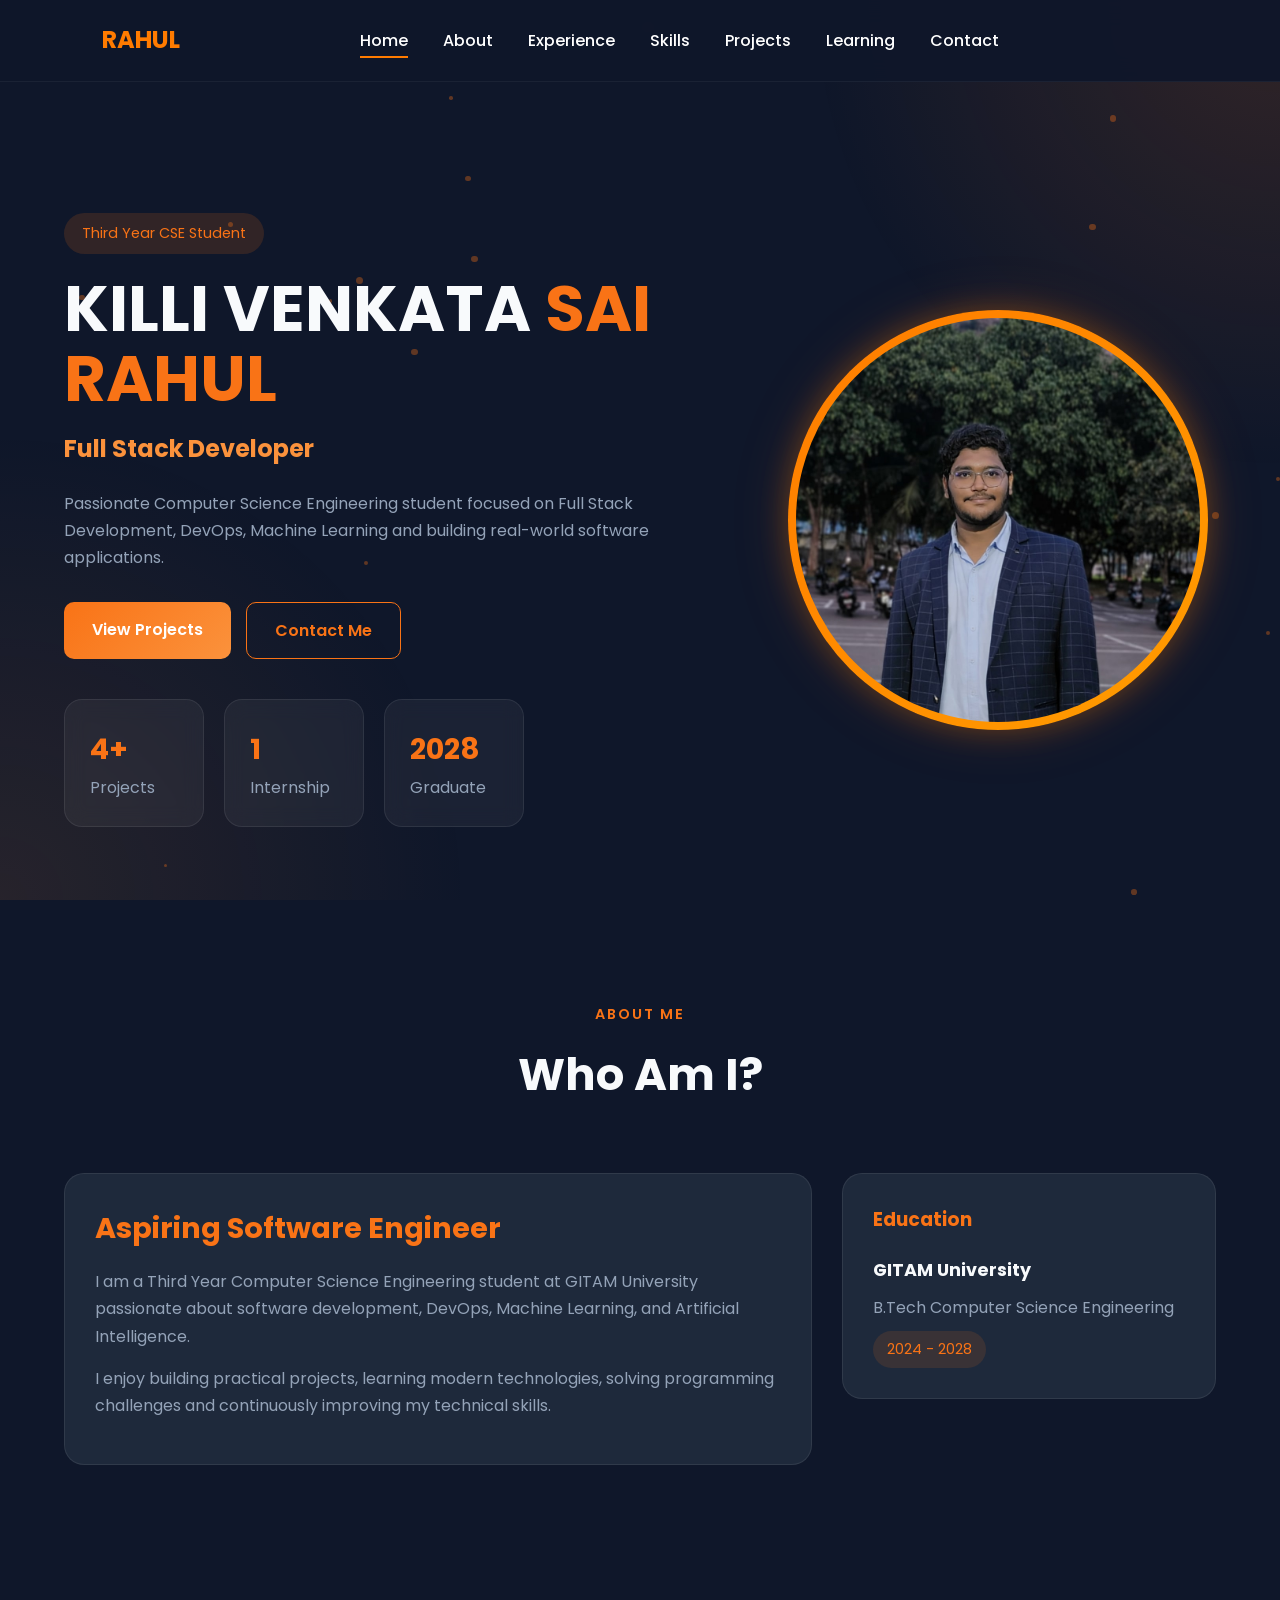
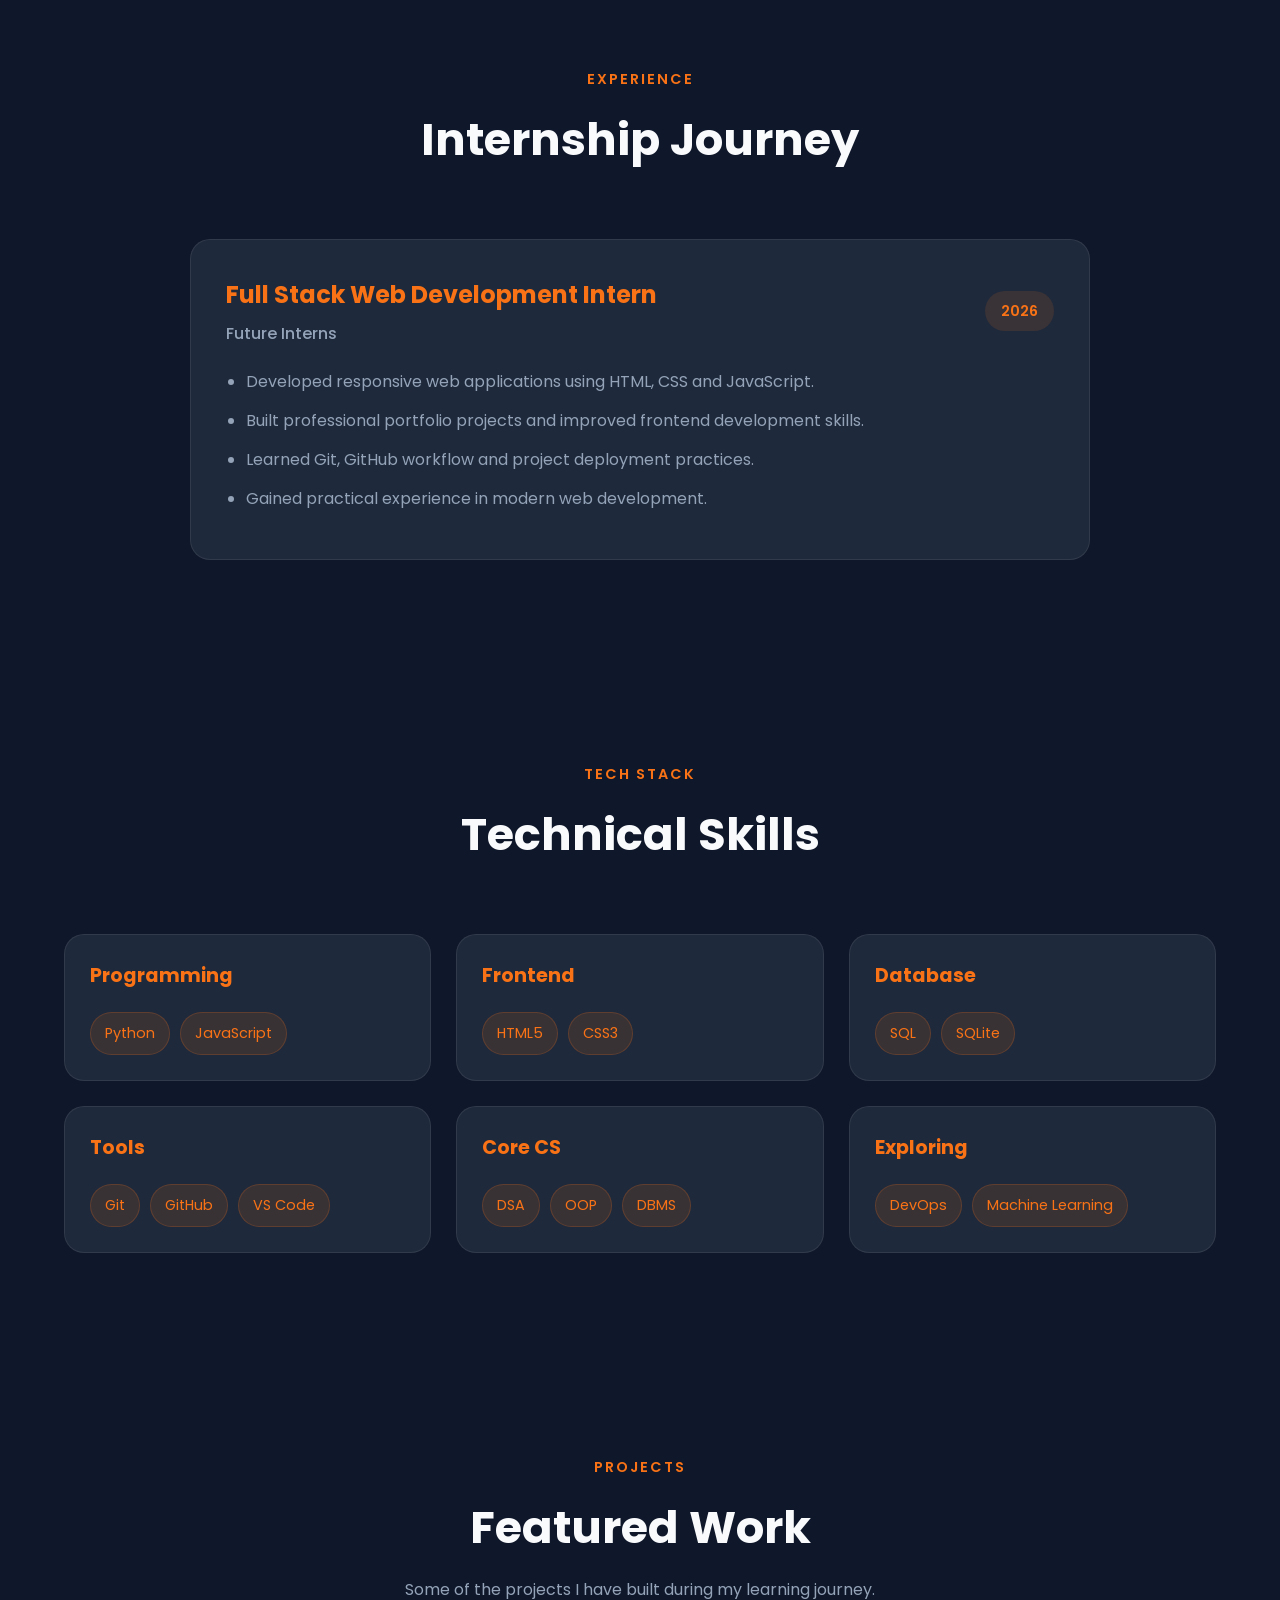
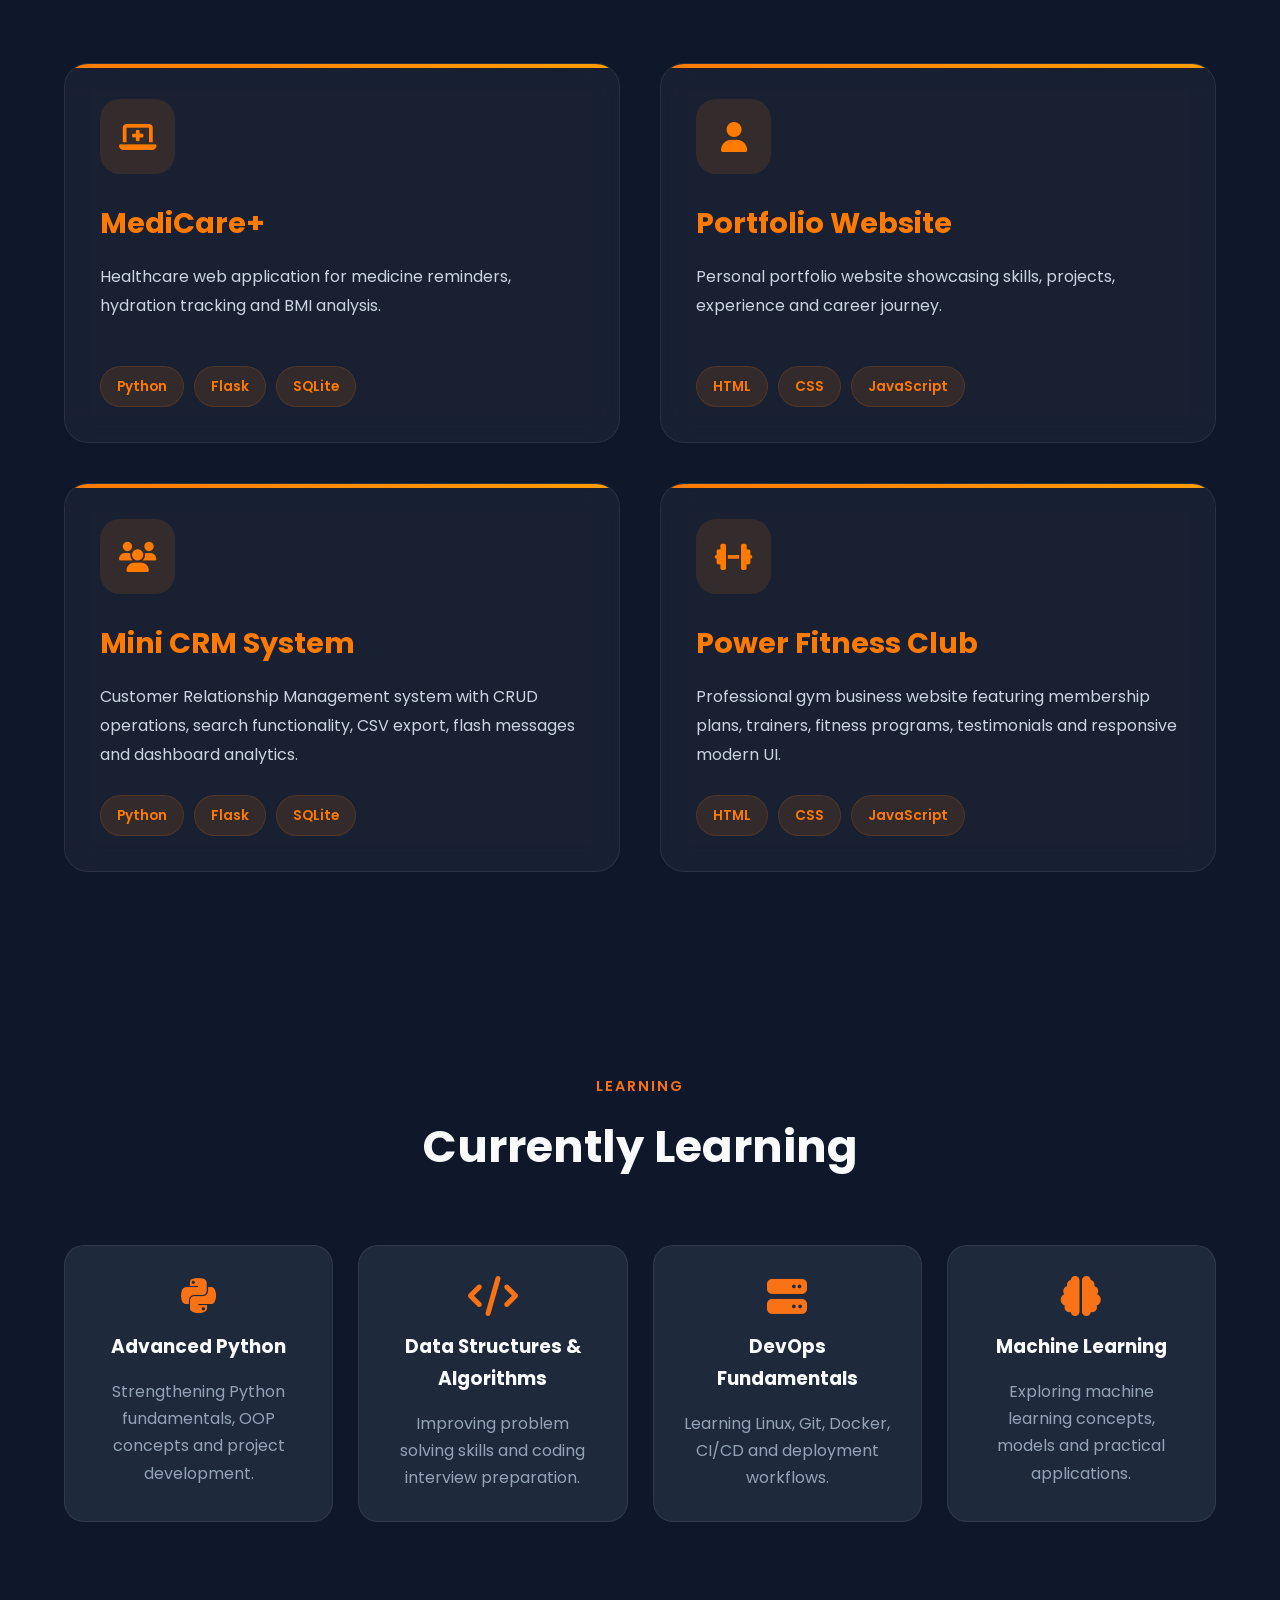
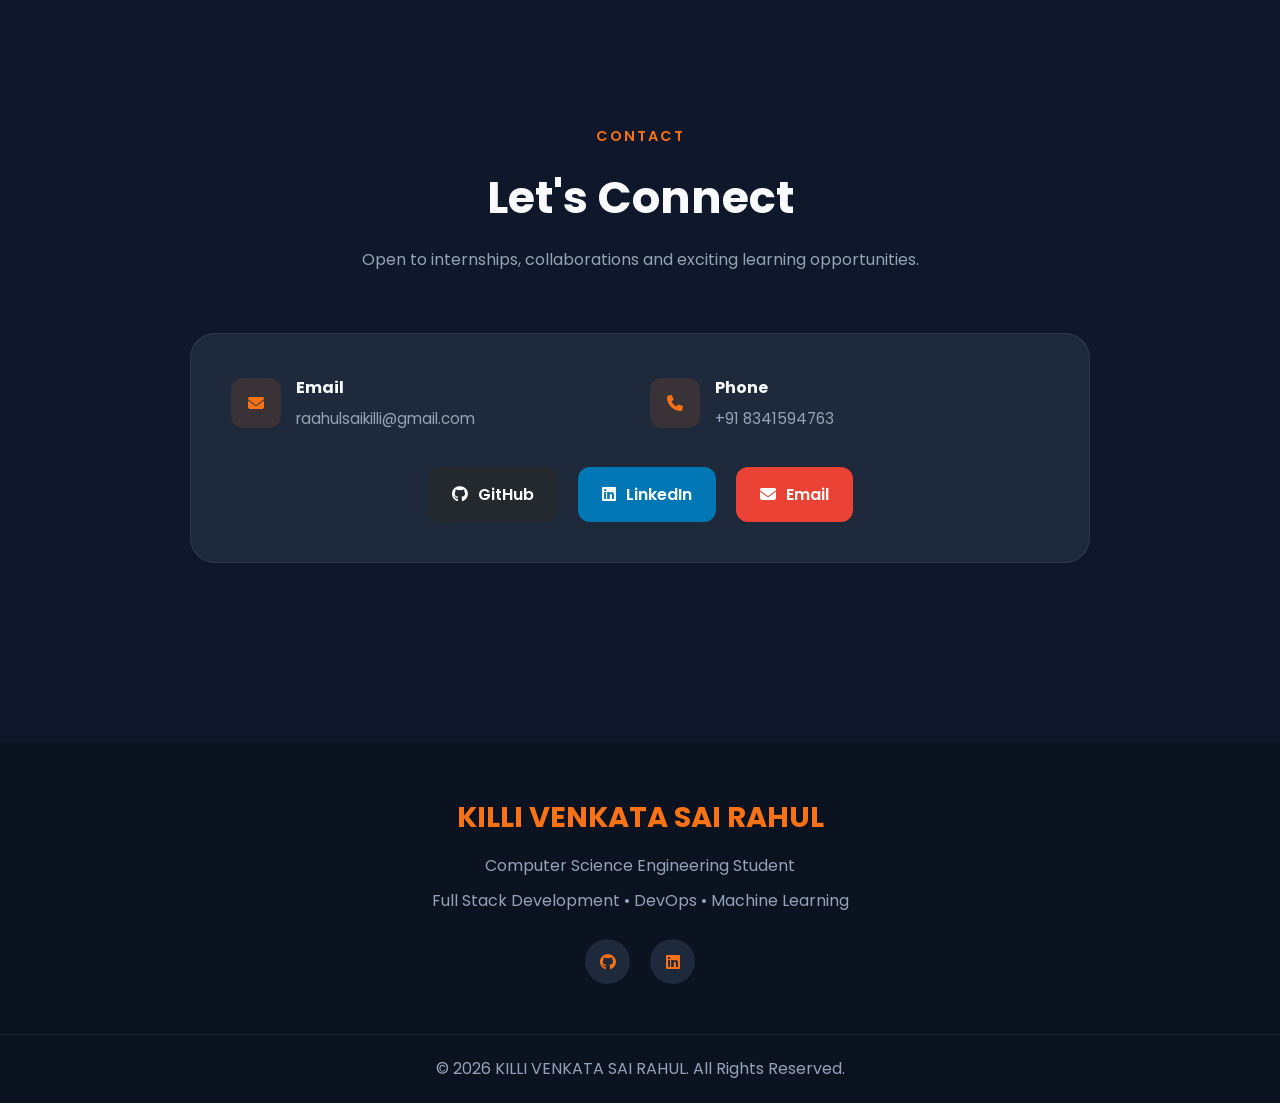
==== commit c13c771e: "Project Update" ====
--- a/Portfolio_website/index.html
+++ b/Portfolio_website/index.html
@@ -96,7 +96,7 @@
 
           <div class="hero-stats">
             <div class="stat-card">
-              <h3>2+</h3>
+              <h3>4+</h3>
 
               <p>Projects</p>
             </div>
@@ -276,91 +276,100 @@
       </div>
     </section>
 
-    <div class="projects-grid">
-      <!-- Project 1 -->
-
-      <div class="project-card reveal">
-        <div class="project-icon">
-          <i class="fa-solid fa-laptop-medical"></i>
-        </div>
-
-        <h3>MediCare+</h3>
-
-        <p>
-          Healthcare web application for medicine reminders, hydration tracking
-          and BMI analysis.
-        </p>
-
-        <div class="tech-stack">
-          <span>Python</span>
-          <span>Flask</span>
-          <span>SQLite</span>
-        </div>
-      </div>
-
-      <!-- Project 2 -->
-
-      <div class="project-card reveal">
-        <div class="project-icon">
-          <i class="fa-solid fa-user"></i>
-        </div>
-
-        <h3>Portfolio Website</h3>
-
-        <p>
-          Personal portfolio website showcasing skills, projects, experience and
-          career journey.
-        </p>
-
-        <div class="tech-stack">
-          <span>HTML</span>
-          <span>CSS</span>
-          <span>JavaScript</span>
-        </div>
-      </div>
-
-      <!-- Project 3 -->
-
-      <div class="project-card reveal">
-        <div class="project-icon">
-          <i class="fa-solid fa-users"></i>
-        </div>
-
-        <h3>Mini CRM System</h3>
-
-        <p>
-          Customer Relationship Management system with CRUD operations, search
-          functionality, CSV export, flash messages and dashboard analytics.
-        </p>
-
-        <div class="tech-stack">
-          <span>Python</span>
-          <span>Flask</span>
-          <span>SQLite</span>
-        </div>
-      </div>
-
-      <!-- Project 4 -->
-
-      <div class="project-card reveal">
-        <div class="project-icon">
-          <i class="fa-solid fa-dumbbell"></i>
-        </div>
-
-        <h3>Power Fitness Club</h3>
-
-        <p>
-          Professional gym business website featuring membership plans,
-          trainers, fitness programs, testimonials and responsive modern UI.
-        </p>
-
-        <div class="tech-stack">
-          <span>HTML</span>
-          <span>CSS</span>
-          <span>JavaScript</span>
-        </div>
-      </div>
-    </div>
+    <!-- ================= PROJECTS ================= -->
+
+    <section id="projects" class="section">
+      <div class="container">
+        <div class="section-title reveal">
+          <span>PROJECTS</span>
+          <h2>Featured Work</h2>
+          <p>Some of the projects I have built during my learning journey.</p>
+        </div>
+
+        <div class="projects-grid">
+          <!-- Project 1 -->
+          <div class="project-card reveal">
+            <div class="project-icon">
+              <i class="fa-solid fa-laptop-medical"></i>
+            </div>
+
+            <h3>MediCare+</h3>
+
+            <p>
+              Healthcare web application for medicine reminders, hydration
+              tracking and BMI analysis.
+            </p>
+
+            <div class="tech-stack">
+              <span>Python</span>
+              <span>Flask</span>
+              <span>SQLite</span>
+            </div>
+          </div>
+
+          <!-- Project 2 -->
+          <div class="project-card reveal">
+            <div class="project-icon">
+              <i class="fa-solid fa-user"></i>
+            </div>
+
+            <h3>Portfolio Website</h3>
+
+            <p>
+              Personal portfolio website showcasing skills, projects, experience
+              and career journey.
+            </p>
+
+            <div class="tech-stack">
+              <span>HTML</span>
+              <span>CSS</span>
+              <span>JavaScript</span>
+            </div>
+          </div>
+
+          <!-- Project 3 -->
+          <div class="project-card reveal">
+            <div class="project-icon">
+              <i class="fa-solid fa-users"></i>
+            </div>
+
+            <h3>Mini CRM System</h3>
+
+            <p>
+              Customer Relationship Management system with CRUD operations,
+              search functionality, CSV export, flash messages and dashboard
+              analytics.
+            </p>
+
+            <div class="tech-stack">
+              <span>Python</span>
+              <span>Flask</span>
+              <span>SQLite</span>
+            </div>
+          </div>
+
+          <!-- Project 4 -->
+          <div class="project-card reveal">
+            <div class="project-icon">
+              <i class="fa-solid fa-dumbbell"></i>
+            </div>
+
+            <h3>Power Fitness Club</h3>
+
+            <p>
+              Professional gym business website featuring membership plans,
+              trainers, fitness programs, testimonials and responsive modern UI.
+            </p>
+
+            <div class="tech-stack">
+              <span>HTML</span>
+              <span>CSS</span>
+              <span>JavaScript</span>
+            </div>
+          </div>
+        </div>
+      </div>
+    </section>
     <!-- ================= CURRENT LEARNING ================= -->
 
     <section id="learning" class="section">
--- a/Portfolio_website/css/style.css
+++ b/Portfolio_website/css/style.css
@@ -74,60 +74,66 @@
     transparent 30%);
 }
 
-/* Navbar */
-
 .navbar{
     position:fixed;
     top:0;
     left:0;
     width:100%;
-    padding:18px 8%;
+    padding:20px 8%;
     display:flex;
     justify-content:space-between;
     align-items:center;
-    z-index:1000;
-    transition:.3s;
-}
-
-.navbar.scrolled{
     background:rgba(15,23,42,.95);
     backdrop-filter:blur(12px);
+    z-index:1000;
+    border-bottom:1px solid rgba(255,255,255,.05);
 }
 
 .logo{
-    color:var(--primary);
-    font-size:18px;
+    color:#ff7b00;
+    font-size:1.5rem;
     font-weight:700;
 }
 
 .nav-links{
     display:flex;
+    align-items:center;
+    gap:35px;
     list-style:none;
-    gap:25px;
+    margin:0;
+    padding:0;
+}
+
+.nav-links li{
+    list-style:none;
 }
 
 .nav-links a{
     text-decoration:none;
-    color:white;
-    transition:.3s;
-}
-
-.nav-links a:hover,
-.nav-links a.active{
-    color:var(--primary);
-}
-
-.hamburger{
-    display:none;
-    flex-direction:column;
-    cursor:pointer;
-}
-
-.hamburger span{
-    width:25px;
-    height:3px;
-    background:white;
-    margin:3px;
+    color:#fff;
+    font-weight:500;
+    transition:.3s;
+    position:relative;
+}
+
+.nav-links a:hover{
+    color:#ff7b00;
+}
+
+.nav-links a::after{
+    content:"";
+    position:absolute;
+    left:0;
+    bottom:-6px;
+    width:0;
+    height:2px;
+    background:#ff7b00;
+    transition:.3s;
+}
+
+.nav-links a:hover::after,
+.nav-links a.active::after{
+    width:100%;
 }
 
 /* Hero */
@@ -136,7 +142,7 @@
     min-height:100vh;
     display:flex;
     align-items:center;
-    padding-top:80px;
+    padding-top:140px;
 }
 
 .hero-content{
@@ -222,12 +228,18 @@
 }
 
 .stat-card{
-    background:var(--card);
-    border:1px solid var(--border);
-    padding:20px;
-    border-radius:15px;
-    min-width:120px;
-    text-align:center;
+    background:rgba(255,255,255,.05);
+    backdrop-filter:blur(10px);
+    border:1px solid rgba(255,255,255,.08);
+    border-radius:18px;
+    padding:25px;
+    min-width:140px;
+    transition:.3s;
+}
+
+.stat-card:hover{
+    transform:translateY(-8px);
+    border-color:#ff7b00;
 }
 
 .stat-card h3{
@@ -248,15 +260,19 @@
 }
 
 .image-wrapper{
-    width:350px;
-    height:350px;
-    padding:6px;
+    width:420px;
+    height:420px;
+    padding:8px;
     border-radius:50%;
     background:linear-gradient(
         135deg,
-        var(--primary),
-        var(--secondary)
+        #ff7b00,
+        #ff9d00
     );
+
+    box-shadow:
+    0 0 30px rgba(255,123,0,.3),
+    0 0 60px rgba(255,123,0,.15);
 }
 
 .image-wrapper img{
@@ -432,47 +448,71 @@
 
 .projects-grid{
     display:grid;
-    grid-template-columns:repeat(auto-fit,minmax(320px,1fr));
-    gap:25px;
+    grid-template-columns:repeat(2,1fr);
+    gap:40px;
+    margin-top:60px;
 }
 
 .project-card{
-    background:var(--card);
-    border:1px solid var(--border);
+    background:rgba(255,255,255,0.04);
+    backdrop-filter:blur(15px);
+    border:1px solid rgba(255,255,255,0.08);
+    border-radius:24px;
+    padding:35px;
+    position:relative;
+    overflow:hidden;
+
+    display:flex;
+    flex-direction:column;
+    min-height:380px;
+
+    transition:all .4s ease;
+}
+
+.project-card::before{
+    content:'';
+    position:absolute;
+    top:0;
+    left:0;
+    width:100%;
+    height:4px;
+    background:linear-gradient(
+        90deg,
+        #ff7b00,
+        #ff9d00
+    );
+}
+
+.project-card:hover{
+    transform:translateY(-12px);
+    border-color:#ff7b00;
+    box-shadow:0 20px 50px rgba(255,123,0,.25);
+}
+
+.project-icon{
+    width:75px;
+    height:75px;
     border-radius:20px;
-    padding:30px;
-    transition:.3s;
-}
-
-.project-card:hover{
-    transform:translateY(-8px);
-    border-color:var(--primary);
-}
-
-.project-icon{
-    width:70px;
-    height:70px;
-    border-radius:15px;
-    background:rgba(249,115,22,.12);
     display:flex;
     align-items:center;
     justify-content:center;
-    margin-bottom:20px;
-}
-
-.project-icon i{
-    font-size:2rem;
-    color:var(--primary);
+    font-size:30px;
+    background:rgba(255,123,0,.12);
+    color:#ff7b00;
+    margin-bottom:25px;
 }
 
 .project-card h3{
-    color:var(--primary);
+    color:#ff7b00;
+    font-size:1.8rem;
     margin-bottom:15px;
 }
 
 .project-card p{
-    color:var(--muted);
-    margin-bottom:20px;
+    color:#cbd5e1;
+    line-height:1.8;
+    flex-grow:1;
+    margin-bottom:25px;
 }
 
 .tech-stack{
@@ -482,13 +522,25 @@
 }
 
 .tech-stack span{
-    background:rgba(249,115,22,.12);
-    color:var(--primary);
-    padding:8px 14px;
-    border-radius:25px;
+    padding:8px 16px;
+    border-radius:30px;
+    background:rgba(255,123,0,.12);
+    color:#ff7b00;
+    border:1px solid rgba(255,123,0,.15);
     font-size:.85rem;
-}
-
+    font-weight:600;
+}
+
+.tech-stack span:hover{
+    background:#ff7b00;
+    color:#fff;
+}
+
+@media(max-width:900px){
+    .projects-grid{
+        grid-template-columns:1fr;
+    }
+}
 /* ================= LEARNING ================= */
 
 .learning-grid{
